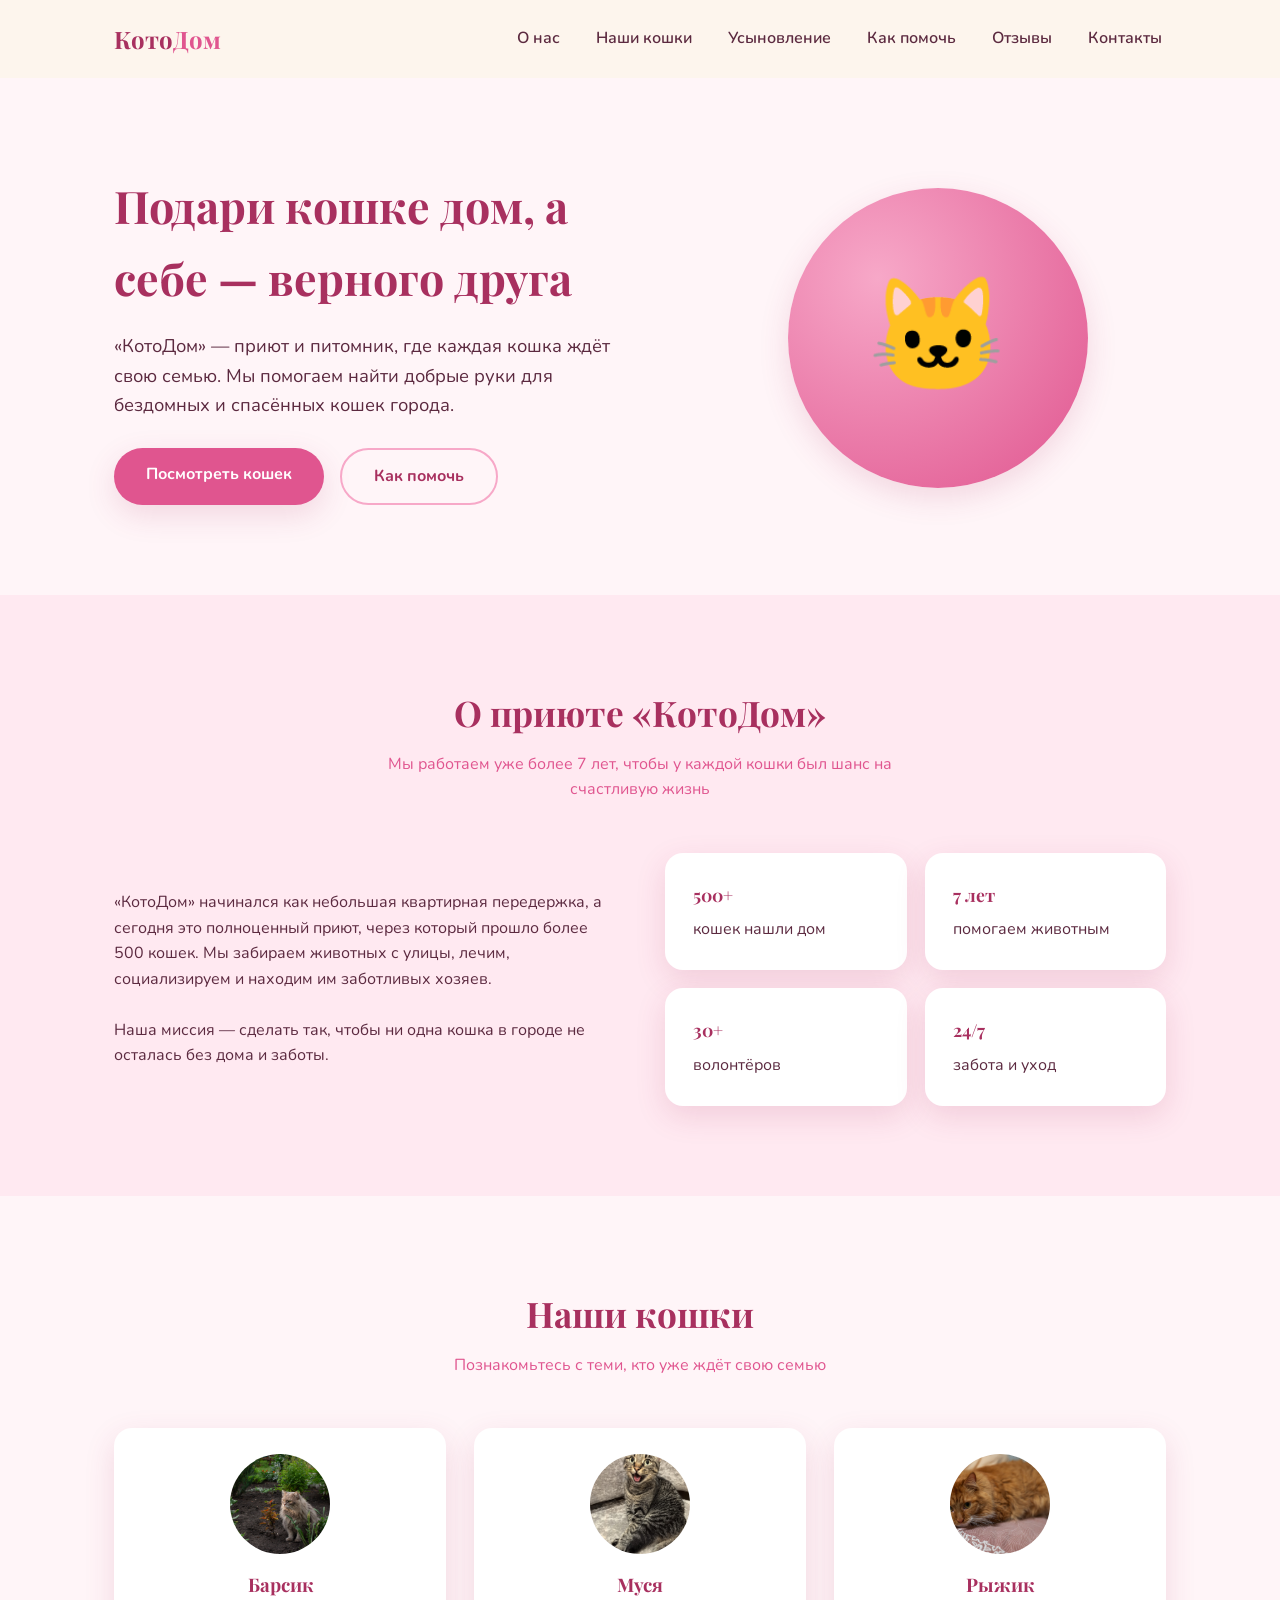
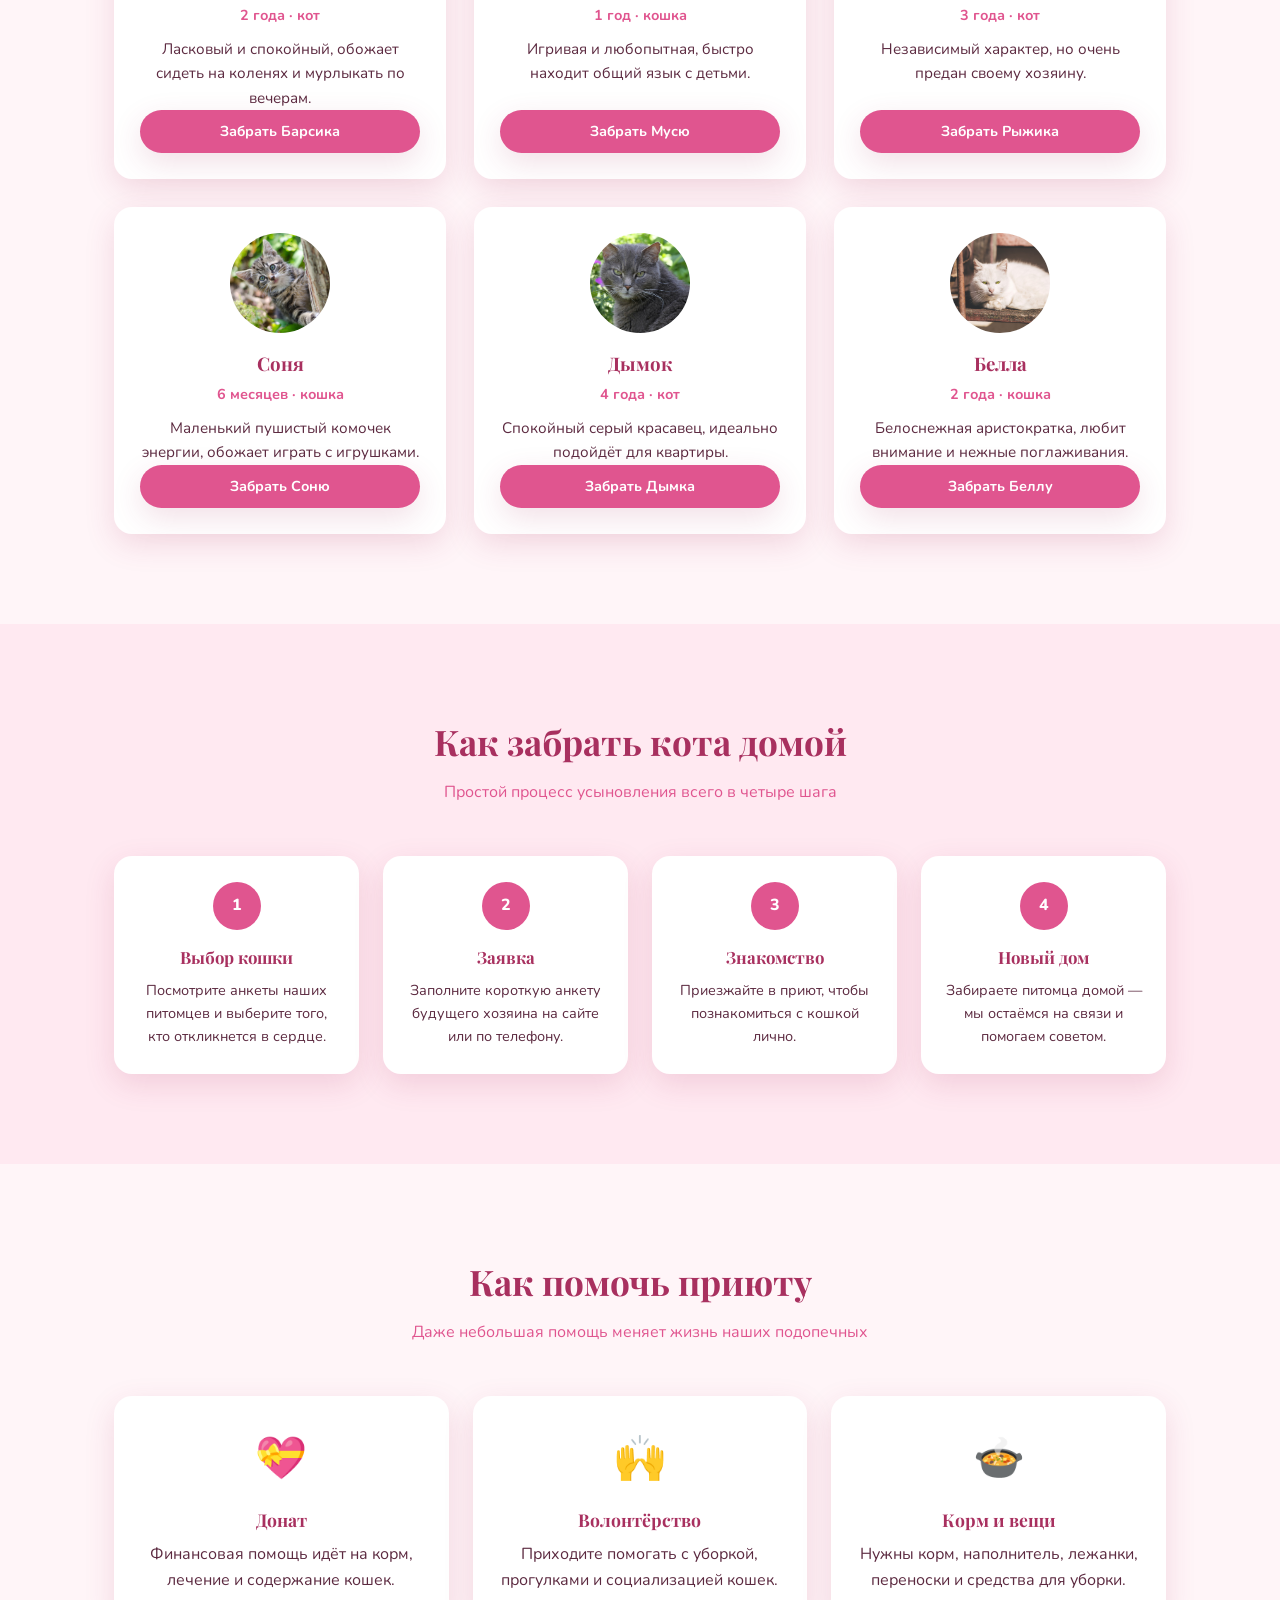
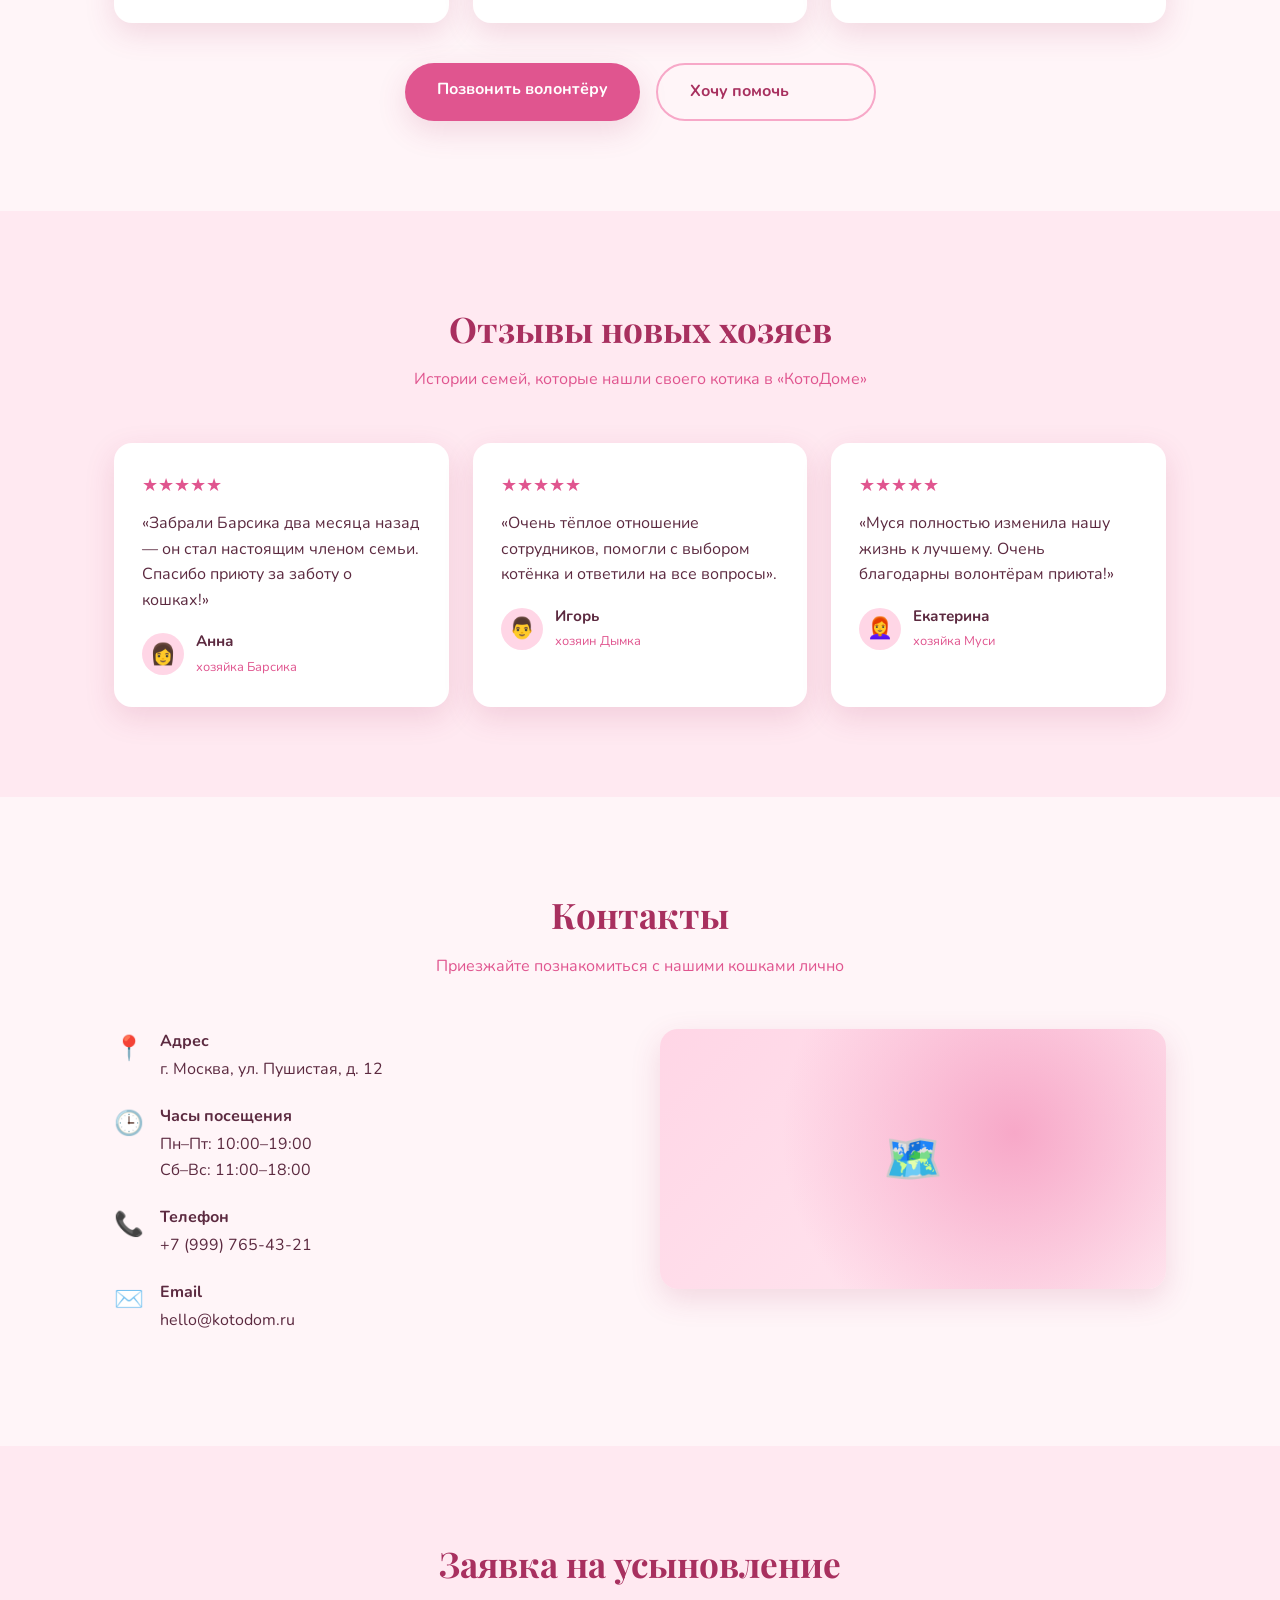
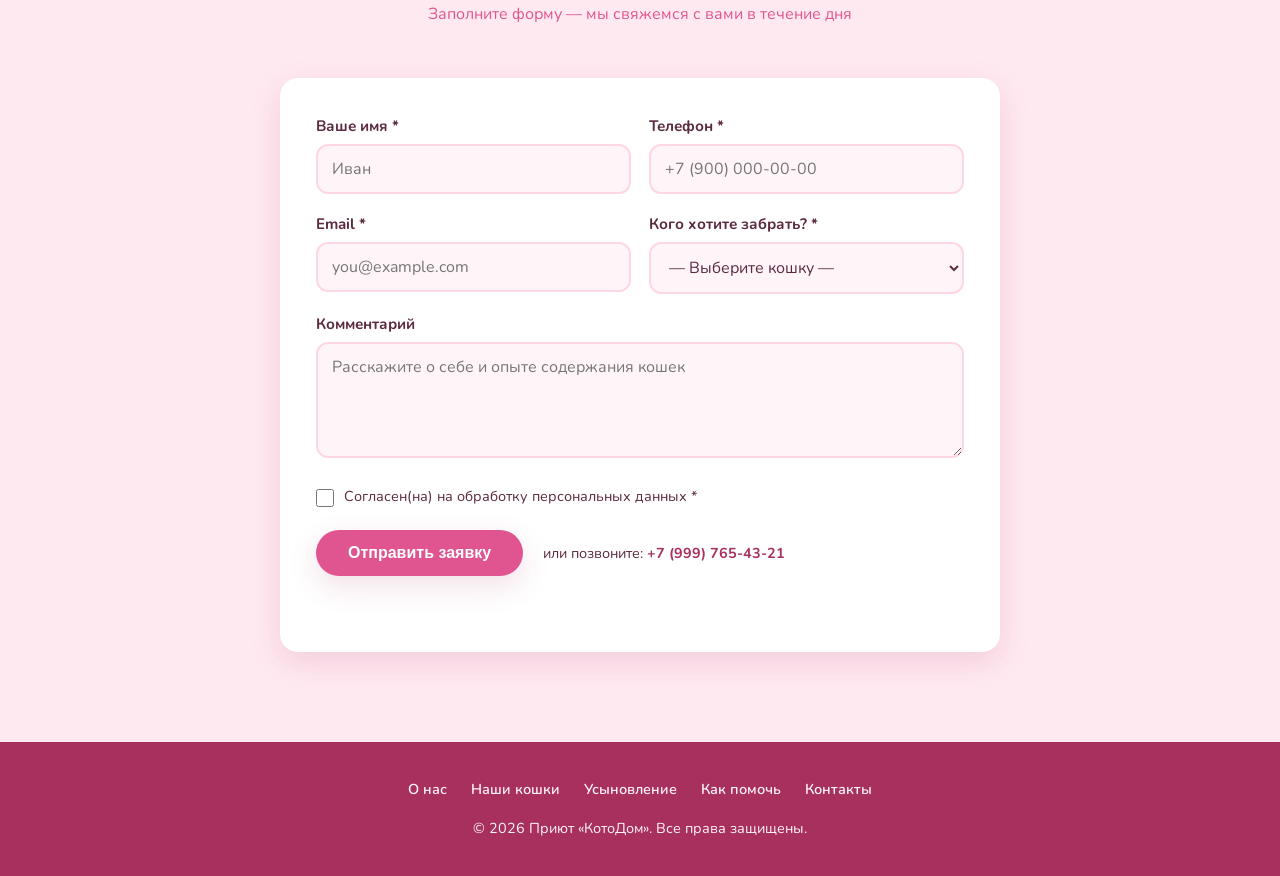
==== index.html @ 2b8c5a75 "Первый коммит сайта" ====
<!DOCTYPE html>
<html lang="ru">
<head>
<meta charset="UTF-8">
<meta name="viewport" content="width=device-width, initial-scale=1.0">
<meta name="description" content="Приют и питомник «КотоДом» — помогаем кошкам найти любящую семью. Более 500 кошек нашли дом: лечение, социализация, усыновление, помощь приюту.">
<meta name="author" content="Приют «КотоДом»">
<meta name="theme-color" content="#e0558f">

<!-- Open Graph -->
<meta property="og:type" content="website">
<meta property="og:locale" content="ru_RU">
<meta property="og:title" content="КотоДом — питомник и приют для кошек">
<meta property="og:description" content="Подари кошке дом, а себе — верного друга. Более 500 кошек уже нашли семью благодаря «КотоДому».">
<meta property="og:url" content="https://kotodom.ru/">
<meta property="og:image" content="https://kotodom.ru/og-image.jpg">
<meta property="og:site_name" content="КотоДом">

<!-- Twitter Card -->
<meta name="twitter:card" content="summary_large_image">
<meta name="twitter:title" content="КотоДом — питомник и приют для кошек">
<meta name="twitter:description" content="Подари кошке дом, а себе — верного друга. Более 500 кошек нашли семью.">
<meta name="twitter:image" content="https://kotodom.ru/og-image.jpg">

<link rel="canonical" href="https://kotodom.ru/">
<link rel="icon" type="image/svg+xml" href="favicon.svg">

<title>КотоДом — питомник и приют для кошек</title>

<!-- Шрифты -->
<link rel="preconnect" href="https://fonts.googleapis.com">
<link rel="preconnect" href="https://fonts.gstatic.com" crossorigin>
<link href="https://fonts.googleapis.com/css2?family=Nunito:wght@400;600;700;800&family=Playfair+Display:wght@600;700&display=swap" rel="stylesheet">

<!-- Стили (вынесены из монолита) -->
<link rel="stylesheet" href="css/base.css">
<link rel="stylesheet" href="css/components.css">
<link rel="stylesheet" href="css/responsive.css">

<!-- Структурированные данные: некоммерческая организация -->
<script type="application/ld+json">
{
  "@context": "https://schema.org",
  "@type": "NGO",
  "name": "КотоДом",
  "description": "Приют и питомник для кошек: лечение, социализация и поиск семьи для бездомных кошек.",
  "url": "https://kotodom.ru/",
  "email": "hello@kotodom.ru",
  "telephone": "+79997654321",
  "address": {
    "@type": "PostalAddress",
    "streetAddress": "ул. Пушистая, д. 12",
    "addressLocality": "Москва",
    "addressCountry": "RU"
  },
  "openingHours": ["Mo-Fr 10:00-19:00", "Sa-Su 11:00-18:00"],
  "areaServed": "Москва"
}
</script>
</head>
<body>

<header id="site-header">
  <div class="container nav-inner">
    <a href="#top" class="logo">Кото<span>Дом</span></a>
    <nav class="nav-links" aria-label="Основная навигация">
      <a href="#about">О нас</a>
      <a href="#cats">Наши кошки</a>
      <a href="#adoption">Усыновление</a>
      <a href="#help">Как помочь</a>
      <a href="#reviews">Отзывы</a>
      <a href="#contacts">Контакты</a>
    </nav>
    <button class="burger" id="burger" aria-label="Открыть меню" aria-expanded="false">
      <span></span><span></span><span></span>
    </button>
  </div>
  <nav class="mobile-menu" id="mobileMenu" aria-label="Мобильная навигация">
    <a href="#about">О нас</a>
    <a href="#cats">Наши кошки</a>
    <a href="#adoption">Усыновление</a>
    <a href="#help">Как помочь</a>
    <a href="#reviews">Отзывы</a>
    <a href="#contacts">Контакты</a>
  </nav>
</header>

<main>

  <!-- Hero -->
  <section class="hero" id="top">
    <div class="container" style="display:flex; align-items:center; gap:40px; flex-wrap:wrap;">
      <div class="hero-text">
        <h1>Подари кошке дом, а себе — верного друга</h1>
        <p>«КотоДом» — приют и питомник, где каждая кошка ждёт свою семью. Мы помогаем найти добрые руки для бездомных и спасённых кошек города.</p>
        <div class="hero-buttons">
          <a href="#cats" class="btn btn-primary">Посмотреть кошек</a>
          <a href="#help" class="btn btn-ghost">Как помочь</a>
        </div>
      </div>
      <div class="hero-visual">
        <div class="hero-circle" role="img" aria-label="Иллюстрация кота">🐱</div>
      </div>
    </div>
  </section>

  <!-- About -->
  <section class="about" id="about">
    <div class="container">
      <div class="section-title">
        <h2>О приюте «КотоДом»</h2>
        <p>Мы работаем уже более 7 лет, чтобы у каждой кошки был шанс на счастливую жизнь</p>
      </div>
      <div class="about-grid">
        <div>
          <p>«КотоДом» начинался как небольшая квартирная передержка, а сегодня это полноценный приют, через который прошло более 500 кошек. Мы забираем животных с улицы, лечим, социализируем и находим им заботливых хозяев.</p>
          <br>
          <p>Наша миссия — сделать так, чтобы ни одна кошка в городе не осталась без дома и заботы.</p>
        </div>
        <div style="display:grid; grid-template-columns:1fr 1fr; gap:18px;">
          <div class="about-card">
            <h3>500+</h3>
            <p>кошек нашли дом</p>
          </div>
          <div class="about-card">
            <h3>7 лет</h3>
            <p>помогаем животным</p>
          </div>
          <div class="about-card">
            <h3>30+</h3>
            <p>волонтёров</p>
          </div>
          <div class="about-card">
            <h3>24/7</h3>
            <p>забота и уход</p>
          </div>
        </div>
      </div>
    </div>
  </section>

  <!-- Cats -->
  <section id="cats">
    <div class="container">
      <div class="section-title">
        <h2>Наши кошки</h2>
        <p>Познакомьтесь с теми, кто уже ждёт свою семью</p>
      </div>
      <div class="cats-grid">
        <div class="cat-card">
          <img class="cat-avatar" src="барсик1.jpg" alt="Кот Барсик" width="100" height="100" loading="lazy">
          <h3>Барсик</h3>
          <div class="cat-age">2 года · кот</div>
          <p>Ласковый и спокойный, обожает сидеть на коленях и мурлыкать по вечерам.</p>
          <a href="#adopt-form" class="btn btn-primary cat-adopt-btn" data-cat="Барсик">Забрать Барсика</a>
        </div>
        <div class="cat-card">
          <img class="cat-avatar" src="муся2.jpg" alt="Кошка Муся" width="100" height="100" loading="lazy">
          <h3>Муся</h3>
          <div class="cat-age">1 год · кошка</div>
          <p>Игривая и любопытная, быстро находит общий язык с детьми.</p>
          <a href="#adopt-form" class="btn btn-primary cat-adopt-btn" data-cat="Муся">Забрать Мусю</a>
        </div>
        <div class="cat-card">
          <img class="cat-avatar" src="рыжик3.jpg" alt="Кот Рыжик" width="100" height="100" loading="lazy">
          <h3>Рыжик</h3>
          <div class="cat-age">3 года · кот</div>
          <p>Независимый характер, но очень предан своему хозяину.</p>
          <a href="#adopt-form" class="btn btn-primary cat-adopt-btn" data-cat="Рыжик">Забрать Рыжика</a>
        </div>
        <div class="cat-card">
          <img class="cat-avatar" src="соня4.jpg" alt="Кошка Соня" width="100" height="100" loading="lazy">
          <h3>Соня</h3>
          <div class="cat-age">6 месяцев · кошка</div>
          <p>Маленький пушистый комочек энергии, обожает играть с игрушками.</p>
          <a href="#adopt-form" class="btn btn-primary cat-adopt-btn" data-cat="Соня">Забрать Соню</a>
        </div>
        <div class="cat-card">
          <img class="cat-avatar" src="дымок5.jpg" alt="Кот Дымок" width="100" height="100" loading="lazy">
          <h3>Дымок</h3>
          <div class="cat-age">4 года · кот</div>
          <p>Спокойный серый красавец, идеально подойдёт для квартиры.</p>
          <a href="#adopt-form" class="btn btn-primary cat-adopt-btn" data-cat="Дымок">Забрать Дымка</a>
        </div>
        <div class="cat-card">
          <img class="cat-avatar" src="белла6.jpg" alt="Кошка Белла" width="100" height="100" loading="lazy">
          <h3>Белла</h3>
          <div class="cat-age">2 года · кошка</div>
          <p>Белоснежная аристократка, любит внимание и нежные поглаживания.</p>
          <a href="#adopt-form" class="btn btn-primary cat-adopt-btn" data-cat="Белла">Забрать Беллу</a>
        </div>
      </div>
    </div>
  </section>

  <!-- Adoption steps -->
  <section class="steps" id="adoption">
    <div class="container">
      <div class="section-title">
        <h2>Как забрать кота домой</h2>
        <p>Простой процесс усыновления всего в четыре шага</p>
      </div>
      <div class="steps-grid">
        <div class="step">
          <div class="step-num">1</div>
          <h3>Выбор кошки</h3>
          <p>Посмотрите анкеты наших питомцев и выберите того, кто откликнется в сердце.</p>
        </div>
        <div class="step">
          <div class="step-num">2</div>
          <h3>Заявка</h3>
          <p>Заполните короткую анкету будущего хозяина на сайте или по телефону.</p>
        </div>
        <div class="step">
          <div class="step-num">3</div>
          <h3>Знакомство</h3>
          <p>Приезжайте в приют, чтобы познакомиться с кошкой лично.</p>
        </div>
        <div class="step">
          <div class="step-num">4</div>
          <h3>Новый дом</h3>
          <p>Забираете питомца домой — мы остаёмся на связи и помогаем советом.</p>
        </div>
      </div>
    </div>
  </section>

  <!-- Help -->
  <section id="help">
    <div class="container">
      <div class="section-title">
        <h2>Как помочь приюту</h2>
        <p>Даже небольшая помощь меняет жизнь наших подопечных</p>
      </div>
      <div class="help-grid">
        <div class="help-card">
          <div class="help-icon">💝</div>
          <h3>Донат</h3>
          <p>Финансовая помощь идёт на корм, лечение и содержание кошек.</p>
        </div>
        <div class="help-card">
          <div class="help-icon">🙌</div>
          <h3>Волонтёрство</h3>
          <p>Приходите помогать с уборкой, прогулками и социализацией кошек.</p>
        </div>
        <div class="help-card">
          <div class="help-icon">🍲</div>
          <h3>Корм и вещи</h3>
          <p>Нужны корм, наполнитель, лежанки, переноски и средства для уборки.</p>
        </div>
      </div>
      <div class="help-actions">
        <a href="tel:+79997654321" class="btn btn-primary">Позвонить волонтёру</a>
        <a href="mailto:hello@kotodom.ru?subject=Хочу помочь приюту «КотоДом»" class="btn btn-ghost">Хочу помочь</a>
      </div>
    </div>
  </section>

  <!-- Reviews -->
  <section class="reviews" id="reviews">
    <div class="container">
      <div class="section-title">
        <h2>Отзывы новых хозяев</h2>
        <p>Истории семей, которые нашли своего котика в «КотоДоме»</p>
      </div>
      <div class="reviews-grid">
        <div class="review-card">
          <div class="review-stars">★★★★★</div>
          <p>«Забрали Барсика два месяца назад — он стал настоящим членом семьи. Спасибо приюту за заботу о кошках!»</p>
          <div class="review-author">
            <div class="review-avatar">👩</div>
            <div><strong>Анна</strong><span>хозяйка Барсика</span></div>
          </div>
        </div>
        <div class="review-card">
          <div class="review-stars">★★★★★</div>
          <p>«Очень тёплое отношение сотрудников, помогли с выбором котёнка и ответили на все вопросы».</p>
          <div class="review-author">
            <div class="review-avatar">👨</div>
            <div><strong>Игорь</strong><span>хозяин Дымка</span></div>
          </div>
        </div>
        <div class="review-card">
          <div class="review-stars">★★★★★</div>
          <p>«Муся полностью изменила нашу жизнь к лучшему. Очень благодарны волонтёрам приюта!»</p>
          <div class="review-author">
            <div class="review-avatar">👩‍🦰</div>
            <div><strong>Екатерина</strong><span>хозяйка Муси</span></div>
          </div>
        </div>
      </div>
    </div>
  </section>

  <!-- Contacts -->
  <section id="contacts">
    <div class="container">
      <div class="section-title">
        <h2>Контакты</h2>
        <p>Приезжайте познакомиться с нашими кошками лично</p>
      </div>
      <div class="contacts-grid">
        <div>
          <div class="contact-row">
            <div class="contact-icon">📍</div>
            <div>
              <h4>Адрес</h4>
              <p>г. Москва, ул. Пушистая, д. 12</p>
            </div>
          </div>
          <div class="contact-row">
            <div class="contact-icon">🕒</div>
            <div>
              <h4>Часы посещения</h4>
              <p>Пн–Пт: 10:00–19:00<br>Сб–Вс: 11:00–18:00</p>
            </div>
          </div>
          <div class="contact-row">
            <div class="contact-icon">📞</div>
            <div>
              <h4>Телефон</h4>
              <p>+7 (999) 765-43-21</p>
            </div>
          </div>
          <div class="contact-row">
            <div class="contact-icon">✉️</div>
            <div>
              <h4>Email</h4>
              <p>hello@kotodom.ru</p>
            </div>
          </div>
        </div>
        <div class="map-visual" role="img" aria-label="Схематичное изображение карты расположения приюта">🗺️</div>
      </div>
    </div>
  </section>

  <!-- Adoption form -->
  <section class="adopt-form-section" id="adopt-form">
    <div class="container">
      <div class="section-title">
        <h2>Заявка на усыновление</h2>
        <p>Заполните форму — мы свяжемся с вами в течение дня</p>
      </div>

      <form class="adopt-form" id="adoptForm" novalidate>
        <div class="form-row">
          <div class="form-field">
            <label for="f-name">Ваше имя *</label>
            <input type="text" id="f-name" name="name" required autocomplete="name" placeholder="Иван">
          </div>
          <div class="form-field">
            <label for="f-phone">Телефон *</label>
            <input type="tel" id="f-phone" name="phone" required autocomplete="tel" placeholder="+7 (900) 000-00-00">
          </div>
        </div>

        <div class="form-row">
          <div class="form-field">
            <label for="f-email">Email *</label>
            <input type="email" id="f-email" name="email" required autocomplete="email" placeholder="you@example.com">
          </div>
          <div class="form-field">
            <label for="f-cat">Кого хотите забрать? *</label>
            <select id="f-cat" name="cat" required>
              <option value="">— Выберите кошку —</option>
              <option value="Барсик">Барсик</option>
              <option value="Муся">Муся</option>
              <option value="Рыжик">Рыжик</option>
              <option value="Соня">Соня</option>
              <option value="Дымок">Дымок</option>
              <option value="Белла">Белла</option>
            </select>
          </div>
        </div>

        <div class="form-field">
          <label for="f-comment">Комментарий</label>
          <textarea id="f-comment" name="comment" rows="4" placeholder="Расскажите о себе и опыте содержания кошек"></textarea>
        </div>

        <label class="form-check">
          <input type="checkbox" name="consent" required>
          <span>Согласен(на) на обработку персональных данных *</span>
        </label>

        <div class="form-actions">
          <button type="submit" class="btn btn-primary" id="submitBtn">Отправить заявку</button>
          <p class="form-hint">или позвоните: <a href="tel:+79997654321">+7 (999) 765-43-21</a></p>
        </div>

        <p class="form-status" id="formStatus" role="status" aria-live="polite"></p>
      </form>
    </div>
  </section>

</main>

<footer>
  <div class="container">
    <div class="footer-links">
      <a href="#about">О нас</a>
      <a href="#cats">Наши кошки</a>
      <a href="#adoption">Усыновление</a>
      <a href="#help">Как помочь</a>
      <a href="#contacts">Контакты</a>
    </div>
    <p>© 2026 Приют «КотоДом». Все права защищены.</p>
  </div>
</footer>

<script src="js/main.js"></script>

</body>
</html>
---- css/base.css ----
/* ============================================================
   КотоДом — базовые стили (извлечено из монолитного index.html)
   ============================================================ */

:root{
  --cream:#fff5f8;
  --cream-2:#ffe9f1;
  --beige:#ffd6e6;
  --tan:#f7a8c8;
  --brown:#e0558f;
  --brown-dark:#a8305f;
  --ink:#5c2a40;
  --white:#ffffff;
  --shadow: 0 10px 30px rgba(168,48,95,0.15);
  --radius: 18px;
}

*{box-sizing:border-box; margin:0; padding:0;}

html{scroll-behavior:smooth;}

body{
  font-family:'Nunito', sans-serif;
  background:var(--cream);
  color:var(--ink);
  line-height:1.6;
  overflow-x:hidden;
}

h1,h2,h3{font-family:'Playfair Display', serif; color:var(--brown-dark);}

img, svg{max-width:100%; display:block;}

a{text-decoration:none; color:inherit;}

ul{list-style:none;}

.container{
  max-width:1100px;
  margin:0 auto;
  padding:0 24px;
}

section{padding:90px 0; scroll-margin-top:90px;}
---- css/components.css ----
/* ============================================================
   КотоДом — компоненты (извлечено из монолитного index.html)
   ============================================================ */

.btn{
  display:inline-block;
  padding:14px 32px;
  min-height:44px;
  border-radius:50px;
  font-weight:700;
  font-size:1rem;
  border:none;
  cursor:pointer;
  transition:transform .25s ease, box-shadow .25s ease, background .25s ease;
}

.btn-primary{
  background:var(--brown);
  color:var(--white);
  box-shadow:var(--shadow);
}
.btn-primary:hover{
  transform:translateY(-3px);
  box-shadow:0 14px 34px rgba(168,48,95,0.3);
  background:var(--brown-dark);
}
.btn-primary:disabled{
  opacity:.7;
  cursor:wait;
  transform:none;
}

.btn-ghost{
  background:transparent;
  color:var(--brown-dark);
  border:2px solid var(--tan);
}
.btn-ghost:hover{
  background:var(--beige);
  transform:translateY(-3px);
}

/* Header */
header{
  position:fixed;
  top:0; left:0; right:0;
  z-index:1000;
  background:rgba(253,246,236,0.9);
  backdrop-filter:blur(8px);
  transition:box-shadow .3s ease, padding .3s ease;
  padding:18px 0;
}
header.scrolled{
  box-shadow:0 6px 20px rgba(168,48,95,0.12);
  padding:10px 0;
}

.nav-inner{
  display:flex;
  align-items:center;
  justify-content:space-between;
}

.logo{
  font-family:'Playfair Display', serif;
  font-size:1.5rem;
  font-weight:700;
  color:var(--brown-dark);
}
.logo span{color:var(--brown);}

.nav-links{
  display:flex;
  gap:28px;
}
.nav-links a{
  font-weight:600;
  padding:8px 4px;
  position:relative;
  transition:color .2s ease;
}
.nav-links a::after{
  content:'';
  position:absolute;
  left:0; bottom:0;
  width:0; height:2px;
  background:var(--brown);
  transition:width .25s ease;
}
.nav-links a:hover{color:var(--brown-dark);}
.nav-links a:hover::after{width:100%;}

.burger{
  display:none;
  flex-direction:column;
  justify-content:center;
  align-items:center;
  gap:5px;
  width:44px;
  height:44px;
  background:transparent;
  border:none;
  cursor:pointer;
}
.burger span{
  display:block;
  width:26px;
  height:3px;
  background:var(--brown-dark);
  border-radius:2px;
  transition:transform .3s ease, opacity .3s ease;
}
.burger.open span:nth-child(1){transform:translateY(8px) rotate(45deg);}
.burger.open span:nth-child(2){opacity:0;}
.burger.open span:nth-child(3){transform:translateY(-8px) rotate(-45deg);}

.mobile-menu{
  display:none;
  flex-direction:column;
  gap:4px;
  background:var(--cream-2);
  border-radius:0 0 18px 18px;
  overflow:hidden;
  max-height:0;
  transition:max-height .35s ease;
}
.mobile-menu.open{max-height:400px;}
.mobile-menu a{
  padding:16px 24px;
  font-weight:700;
  border-top:1px solid var(--beige);
}

/* Hero */
.hero{
  padding-top:170px;
  padding-bottom:90px;
  display:flex;
  align-items:center;
  gap:40px;
  flex-wrap:wrap;
}
.hero-text{flex:1 1 420px;}
.hero-text h1{font-size:2.8rem; margin-bottom:18px;}
.hero-text p{font-size:1.15rem; margin-bottom:28px; max-width:520px;}
.hero-buttons{display:flex; gap:16px; flex-wrap:wrap;}

.hero-visual{
  flex:1 1 320px;
  display:flex;
  justify-content:center;
}
.hero-circle{
  width:300px; height:300px;
  border-radius:50%;
  background:radial-gradient(circle at 30% 30%, var(--tan), var(--brown));
  display:flex;
  align-items:center;
  justify-content:center;
  font-size:7rem;
  box-shadow:var(--shadow);
  animation:float 4s ease-in-out infinite;
}
@keyframes float{
  0%,100%{transform:translateY(0);}
  50%{transform:translateY(-18px);}
}

/* About */
.about{background:var(--cream-2);}
.about-grid{
  display:grid;
  grid-template-columns:1fr 1fr;
  gap:50px;
  align-items:center;
}
.about-card{
  background:var(--white);
  padding:28px;
  border-radius:var(--radius);
  box-shadow:var(--shadow);
}
.about-card h3{margin-bottom:8px; font-size:1.1rem;}

.section-title{text-align:center; margin-bottom:50px;}
.section-title h2{font-size:2.2rem; margin-bottom:10px;}
.section-title p{color:var(--brown); max-width:560px; margin:0 auto;}

/* Cats */
.cats-grid{
  display:grid;
  grid-template-columns:repeat(3, 1fr);
  gap:28px;
}
.cat-card{
  background:var(--white);
  border-radius:var(--radius);
  padding:26px;
  text-align:center;
  box-shadow:var(--shadow);
  display:flex;
  flex-direction:column;
  transition:transform .3s ease, box-shadow .3s ease;
}
.cat-card:hover{
  transform:translateY(-8px);
  box-shadow:0 18px 40px rgba(168,48,95,0.25);
}
.cat-avatar{
  width:100px; height:100px;
  margin:0 auto 16px;
  border-radius:50%;
  background:var(--beige);
  object-fit:cover;
  display:block;
}
.cat-card h3{margin-bottom:4px;}
.cat-age{color:var(--brown); font-weight:700; font-size:.9rem; margin-bottom:10px;}
.cat-card p{font-size:.95rem;}
.cat-card .btn{margin-top:auto; padding:10px 20px; font-size:.9rem; min-height:40px;}

/* Adoption steps */
.steps{background:var(--cream-2);}
.steps-grid{
  display:grid;
  grid-template-columns:repeat(4, 1fr);
  gap:24px;
}
.step{
  background:var(--white);
  border-radius:var(--radius);
  padding:26px 20px;
  text-align:center;
  box-shadow:var(--shadow);
}
.step-num{
  width:48px; height:48px;
  border-radius:50%;
  background:var(--brown);
  color:var(--white);
  display:flex;
  align-items:center;
  justify-content:center;
  font-weight:800;
  margin:0 auto 14px;
}
.step h3{font-size:1.05rem; margin-bottom:8px;}
.step p{font-size:.9rem;}

/* Help */
.help-grid{
  display:grid;
  grid-template-columns:repeat(3, 1fr);
  gap:24px;
}
.help-card{
  background:var(--white);
  border-radius:var(--radius);
  padding:30px 24px;
  box-shadow:var(--shadow);
  text-align:center;
  transition:transform .3s ease;
}
.help-card:hover{transform:translateY(-6px);}
.help-icon{font-size:2.6rem; margin-bottom:14px;}
.help-card h3{font-size:1.1rem; margin-bottom:8px;}

.help-actions{
  display:flex;
  gap:16px;
  justify-content:center;
  flex-wrap:wrap;
  margin-top:40px;
}
.help-actions .btn{min-width:220px;}

/* Reviews */
.reviews{background:var(--cream-2);}
.reviews-grid{
  display:grid;
  grid-template-columns:repeat(3, 1fr);
  gap:24px;
}
.review-card{
  background:var(--white);
  border-radius:var(--radius);
  padding:28px;
  box-shadow:var(--shadow);
}
.review-stars{color:var(--brown); margin-bottom:12px; font-size:1.1rem;}
.review-author{
  display:flex;
  align-items:center;
  gap:12px;
  margin-top:16px;
}
.review-avatar{
  width:42px; height:42px;
  border-radius:50%;
  background:var(--beige);
  display:flex;
  align-items:center;
  justify-content:center;
  font-size:1.3rem;
}
.review-author strong{display:block; font-size:.95rem;}
.review-author span{font-size:.8rem; color:var(--brown);}

/* Contacts */
.contacts-grid{
  display:grid;
  grid-template-columns:1fr 1fr;
  gap:40px;
  align-items:start;
}
.contact-row{
  display:flex;
  gap:16px;
  margin-bottom:22px;
  align-items:flex-start;
}
.contact-icon{font-size:1.5rem;}
.contact-row h4{margin-bottom:2px;}
.map-visual{
  height:260px;
  border-radius:var(--radius);
  background:
    radial-gradient(circle at 70% 40%, var(--tan) 0, transparent 60%),
    linear-gradient(135deg, var(--beige), var(--cream-2));
  box-shadow:var(--shadow);
  display:flex;
  align-items:center;
  justify-content:center;
  font-size:3rem;
}

footer{
  background:var(--brown-dark);
  color:var(--cream);
  text-align:center;
  padding:36px 0;
  font-size:.9rem;
}
footer .footer-links{
  display:flex;
  justify-content:center;
  gap:24px;
  margin-bottom:16px;
  flex-wrap:wrap;
}
footer a{font-weight:600;}
footer a:hover{color:var(--tan);}

/* ---------- Форма заявки ---------- */
.adopt-form-section{background:var(--cream-2);}

.adopt-form{
  max-width:720px;
  margin:0 auto;
  background:var(--white);
  border-radius:var(--radius);
  padding:36px;
  box-shadow:var(--shadow);
}

.form-row{
  display:grid;
  grid-template-columns:1fr 1fr;
  gap:18px;
}

.form-field{
  margin-bottom:18px;
}
.form-field label{
  display:block;
  font-weight:700;
  font-size:.95rem;
  margin-bottom:6px;
}
.form-field input,
.form-field select,
.form-field textarea{
  width:100%;
  padding:12px 14px;
  border:2px solid var(--beige);
  border-radius:12px;
  font-family:'Nunito', sans-serif;
  font-size:1rem;
  color:var(--ink);
  background:var(--cream);
  transition:border-color .2s ease, box-shadow .2s ease;
}
.form-field input:focus,
.form-field select:focus,
.form-field textarea:focus{
  outline:none;
  border-color:var(--brown);
  box-shadow:0 0 0 3px rgba(224,85,143,.15);
}

.form-check{
  display:flex;
  align-items:flex-start;
  gap:10px;
  font-size:.9rem;
  margin-bottom:22px;
  cursor:pointer;
}
.form-check input{
  margin-top:4px;
  accent-color:var(--brown);
  width:18px;
  height:18px;
  flex-shrink:0;
}

.form-actions{
  display:flex;
  align-items:center;
  gap:20px;
  flex-wrap:wrap;
}
.form-hint{font-size:.9rem;}
.form-hint a{
  color:var(--brown-dark);
  font-weight:700;
}
.form-hint a:hover{text-decoration:underline;}

.form-status{
  margin-top:16px;
  font-weight:700;
  min-height:1.5em;
}
.form-status.success{color:var(--brown-dark);}
.form-status.error{color:#b3261e;}
---- css/responsive.css ----
/* ============================================================
   КотоДом — адаптивность (извлечено из монолитного index.html)
   ============================================================ */

@media (max-width:1024px){
  .cats-grid{grid-template-columns:repeat(2, 1fr);}
  .steps-grid{grid-template-columns:repeat(2, 1fr);}
  .help-grid, .reviews-grid{grid-template-columns:repeat(2, 1fr);}
}

@media (max-width:768px){
  .nav-links{display:none;}
  .burger{display:flex;}
  .about-grid, .contacts-grid{grid-template-columns:1fr;}
  .hero{padding-top:150px; text-align:center; justify-content:center;}
  .hero-buttons{justify-content:center;}
  .hero-text p{margin-left:auto; margin-right:auto;}
  .form-row{grid-template-columns:1fr;}
}

@media (max-width:480px){
  section{padding:60px 0;}
  .hero-text h1{font-size:2.1rem;}
  .cats-grid, .steps-grid, .help-grid, .reviews-grid{grid-template-columns:1fr;}
  .hero-circle{width:220px; height:220px; font-size:5rem;}
  .adopt-form{padding:24px 18px;}
  .form-actions{flex-direction:column; align-items:stretch;}
  .form-actions .btn{width:100%;}
  .help-actions{flex-direction:column; align-items:stretch;}
  .help-actions .btn{width:100%; min-width:0;}
}
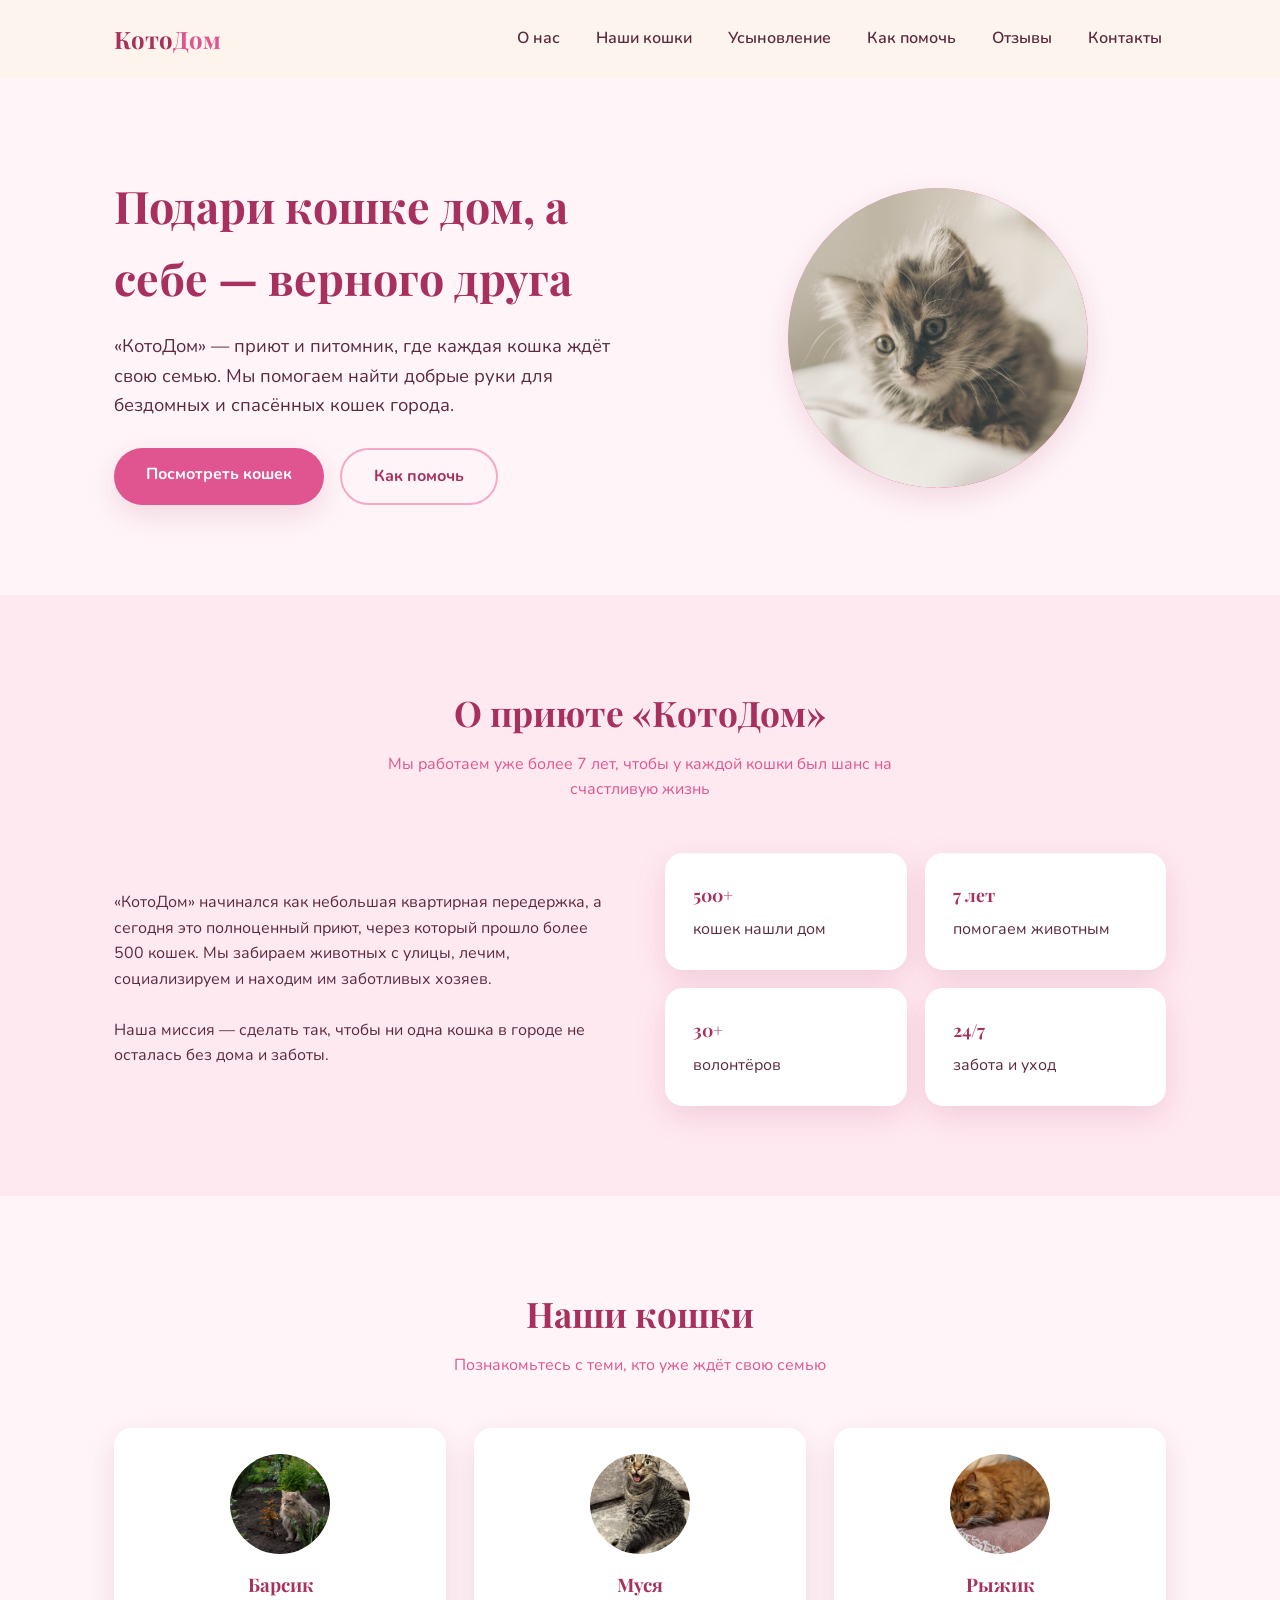
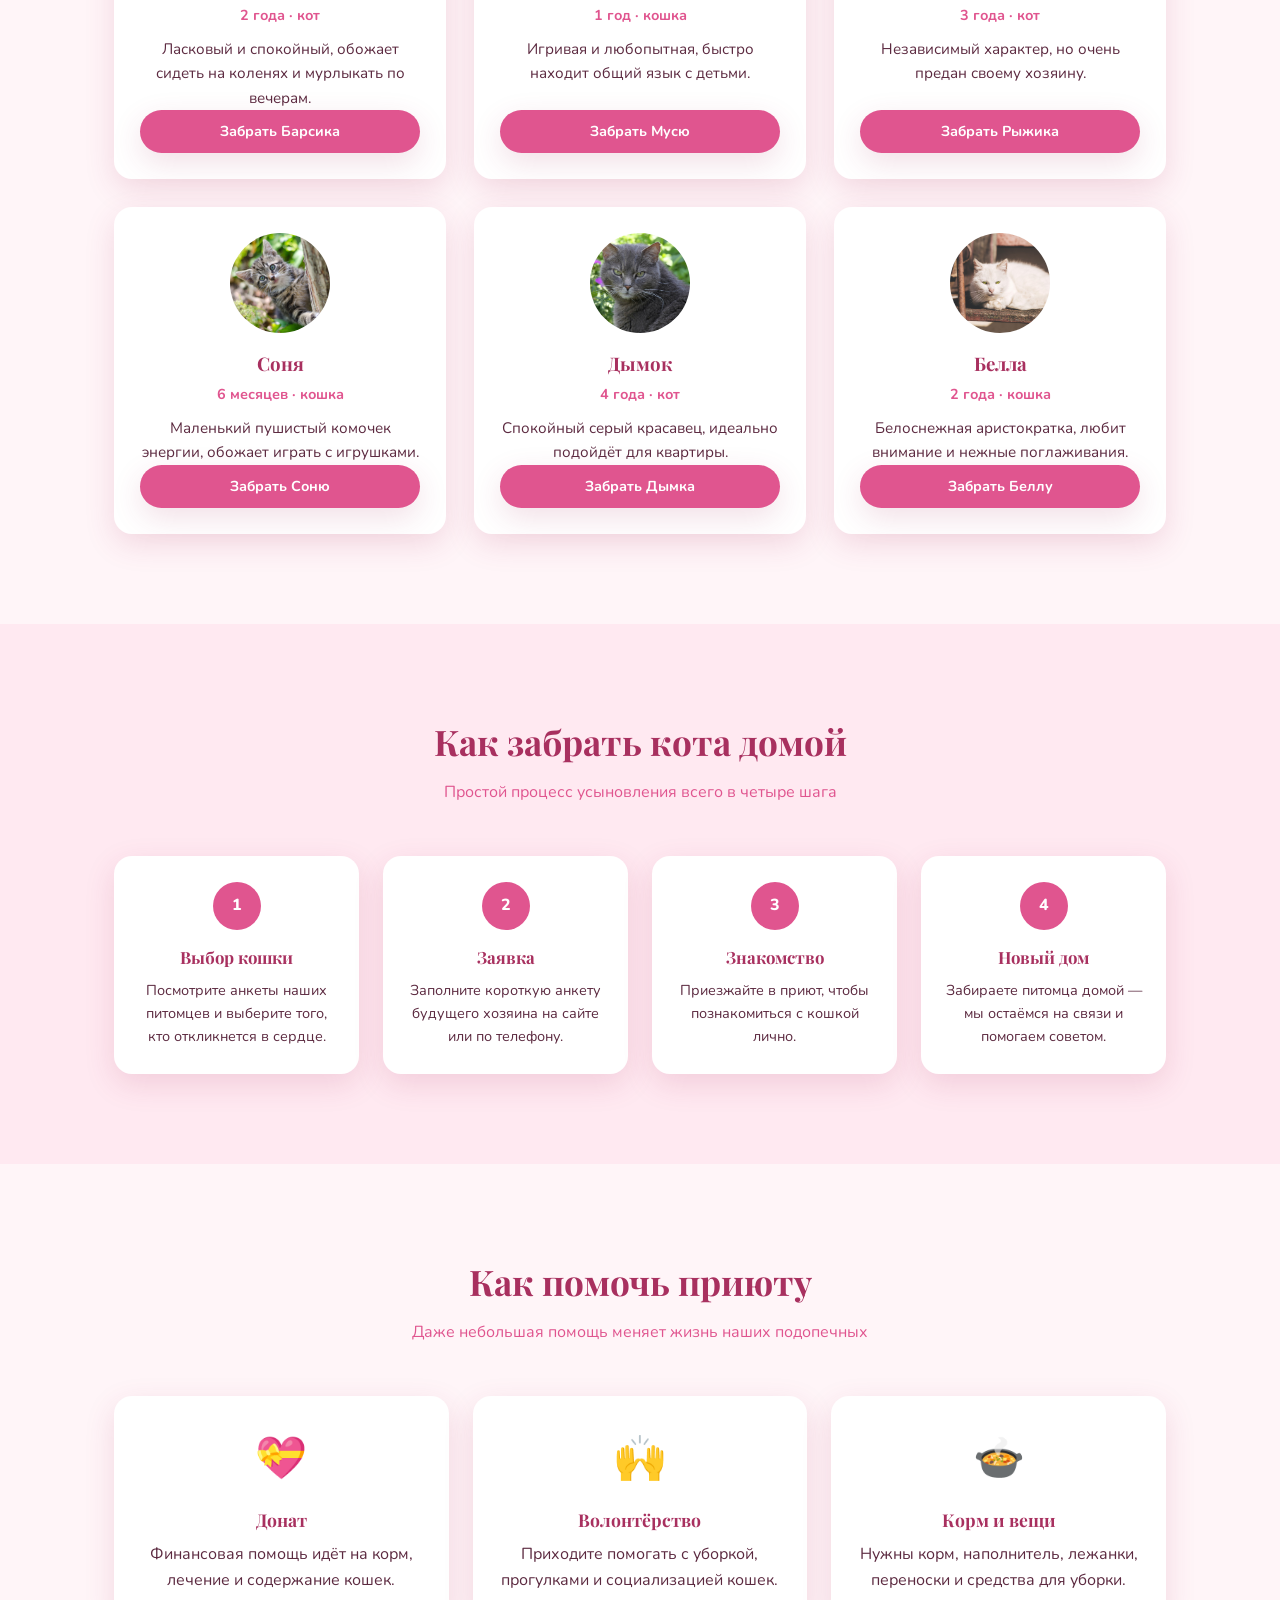
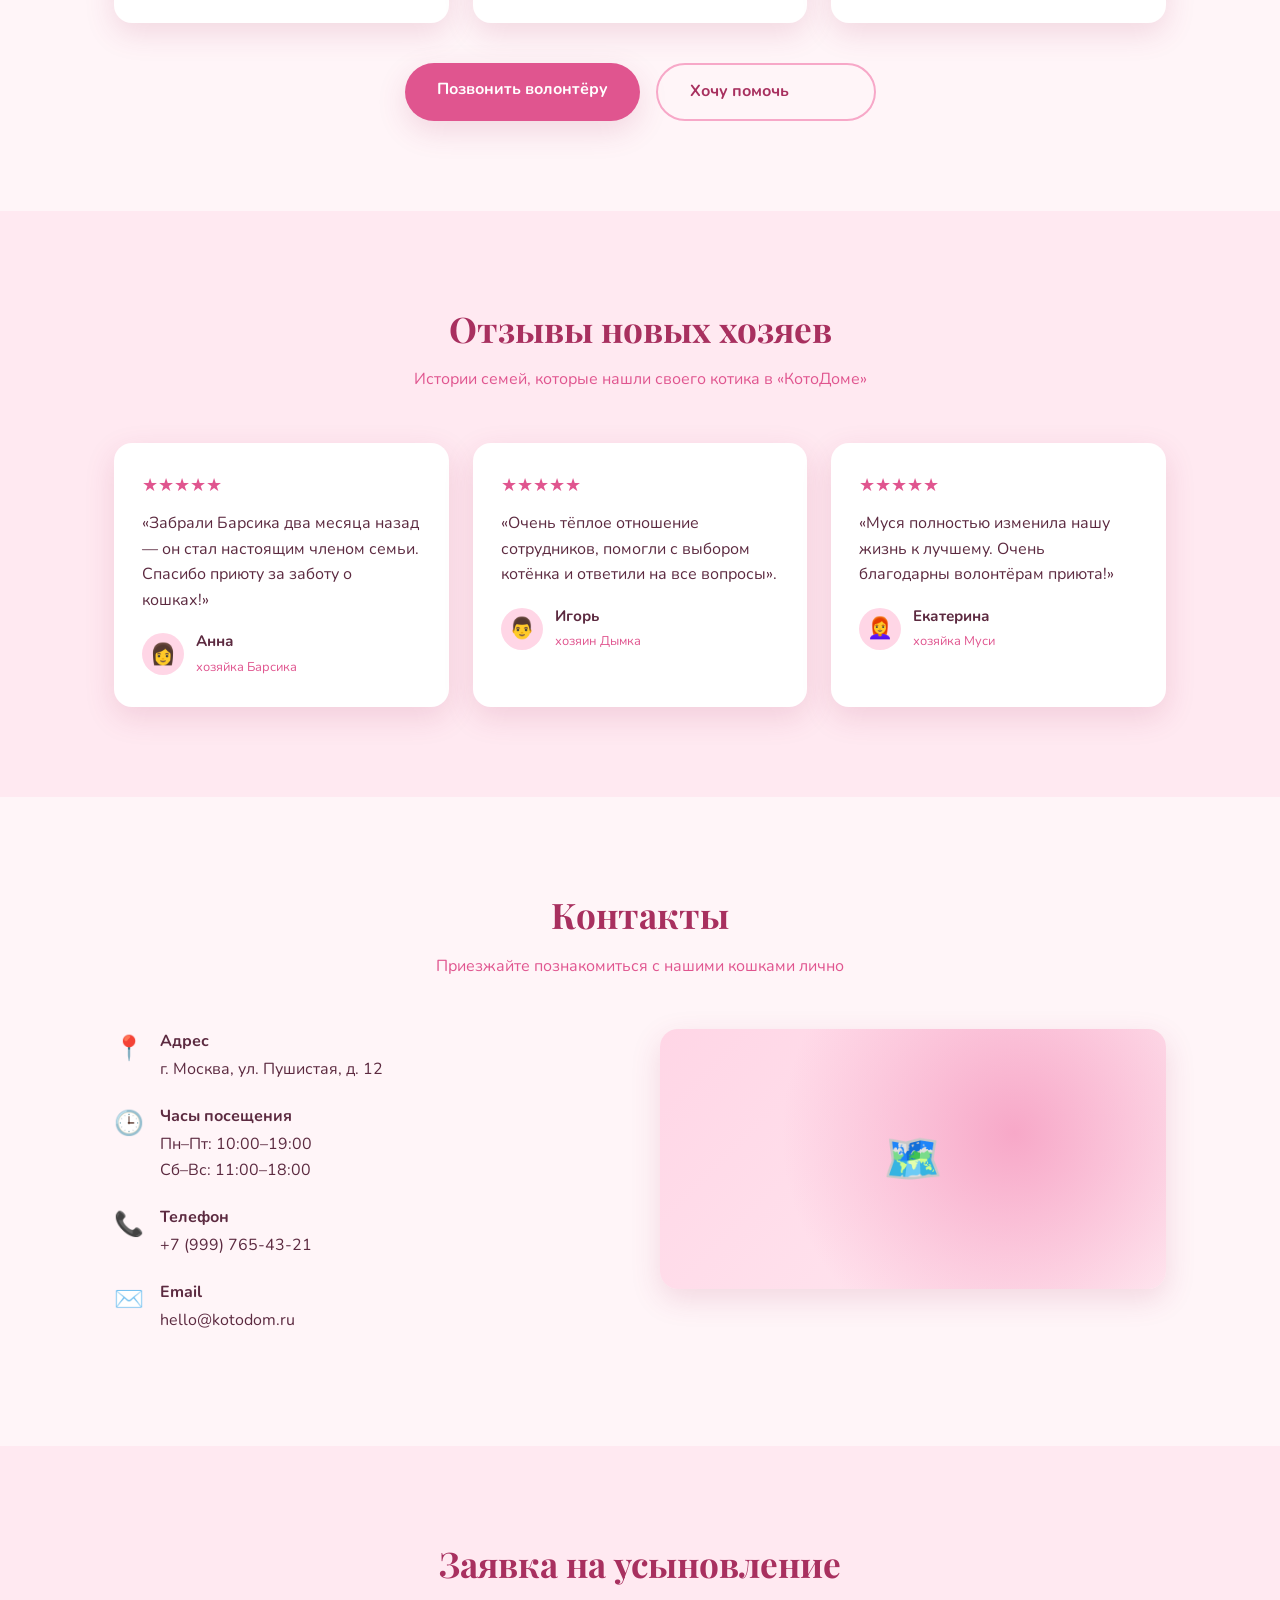
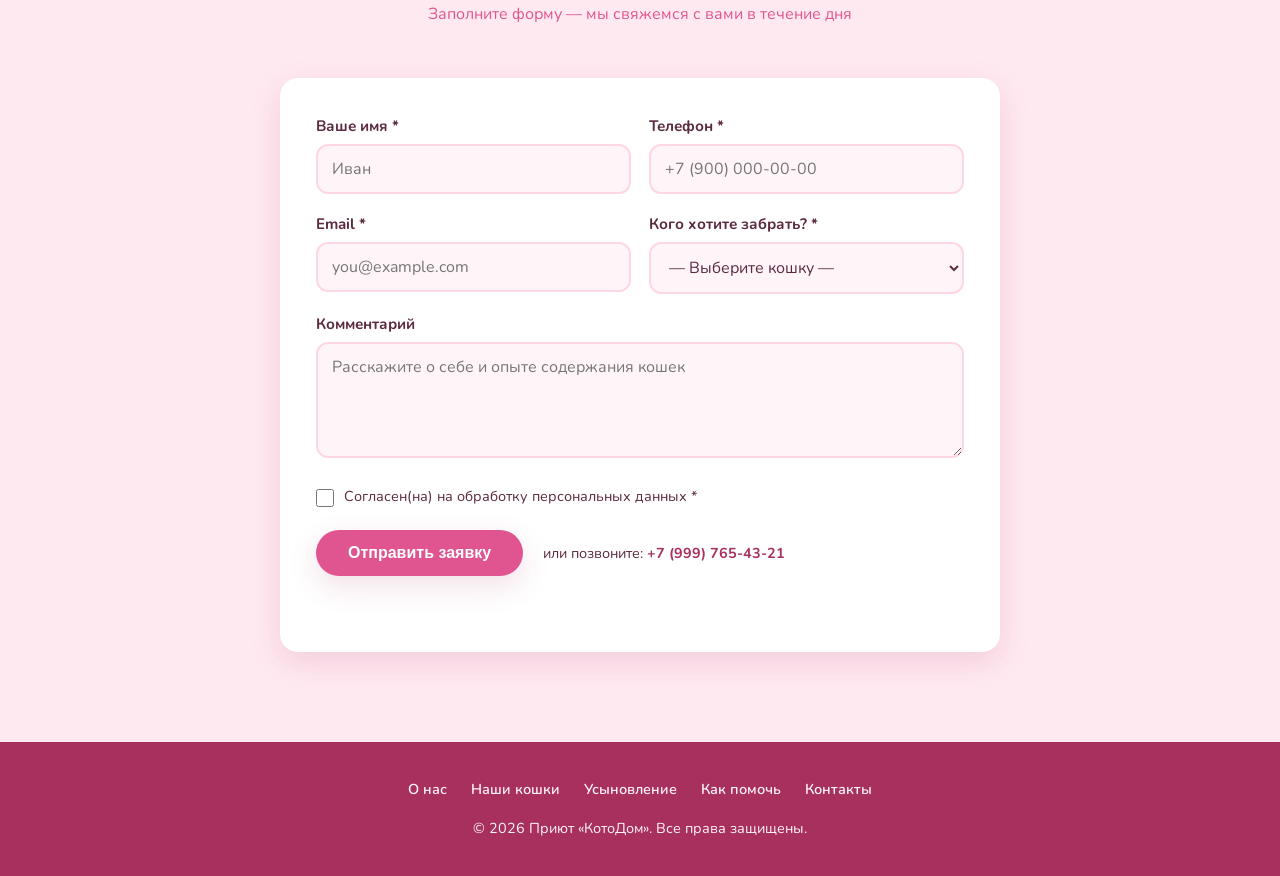
==== commit 0cbb89f6: "new1" ====
--- a/index.html
+++ b/index.html
@@ -99,7 +99,9 @@
         </div>
       </div>
       <div class="hero-visual">
-        <div class="hero-circle" role="img" aria-label="Иллюстрация кота">🐱</div>
+        <div class="hero-circle">
+          <img class="hero-cat-photo" src="иконка0.jpg" alt="Кот из приюта «КотоДом»" width="300" height="300" loading="lazy">
+        </div>
       </div>
     </div>
   </section>
@@ -251,7 +253,7 @@
       </div>
       <div class="help-actions">
         <a href="tel:+79997654321" class="btn btn-primary">Позвонить волонтёру</a>
-        <a href="mailto:hello@kotodom.ru?subject=Хочу помочь приюту «КотоДом»" class="btn btn-ghost">Хочу помочь</a>
+        <a href="mailto:hello@kotodom.ru?subject=%D0%A5%D0%BE%D1%87%D1%83%20%D0%BF%D0%BE%D0%BC%D0%BE%D1%87%D1%8C%20%D0%BF%D1%80%D0%B8%D1%8E%D1%82%D1%83%20%C2%AB%D0%9A%D0%BE%D1%82%D0%BE%D0%94%D0%BE%D0%BC%C2%BB" class="btn btn-ghost">Хочу помочь</a>
       </div>
     </div>
   </section>
--- a/css/components.css
+++ b/css/components.css
@@ -115,16 +115,22 @@
 .burger.open span:nth-child(3){transform:translateY(-8px) rotate(-45deg);}
 
 .mobile-menu{
-  display:none;
+  display:flex;
   flex-direction:column;
   gap:4px;
   background:var(--cream-2);
   border-radius:0 0 18px 18px;
   overflow:hidden;
   max-height:0;
-  transition:max-height .35s ease;
-}
-.mobile-menu.open{max-height:400px;}
+  opacity:0;
+  visibility:hidden;
+  transition:max-height .35s ease, opacity .35s ease, visibility .35s ease;
+}
+.mobile-menu.open{
+  max-height:400px;
+  opacity:1;
+  visibility:visible;
+}
 .mobile-menu a{
   padding:16px 24px;
   font-weight:700;
@@ -160,6 +166,14 @@
   font-size:7rem;
   box-shadow:var(--shadow);
   animation:float 4s ease-in-out infinite;
+  overflow:hidden;
+}
+.hero-cat-photo{
+  width:100%;
+  height:100%;
+  border-radius:50%;
+  object-fit:cover;
+  display:block;
 }
 @keyframes float{
   0%,100%{transform:translateY(0);}
